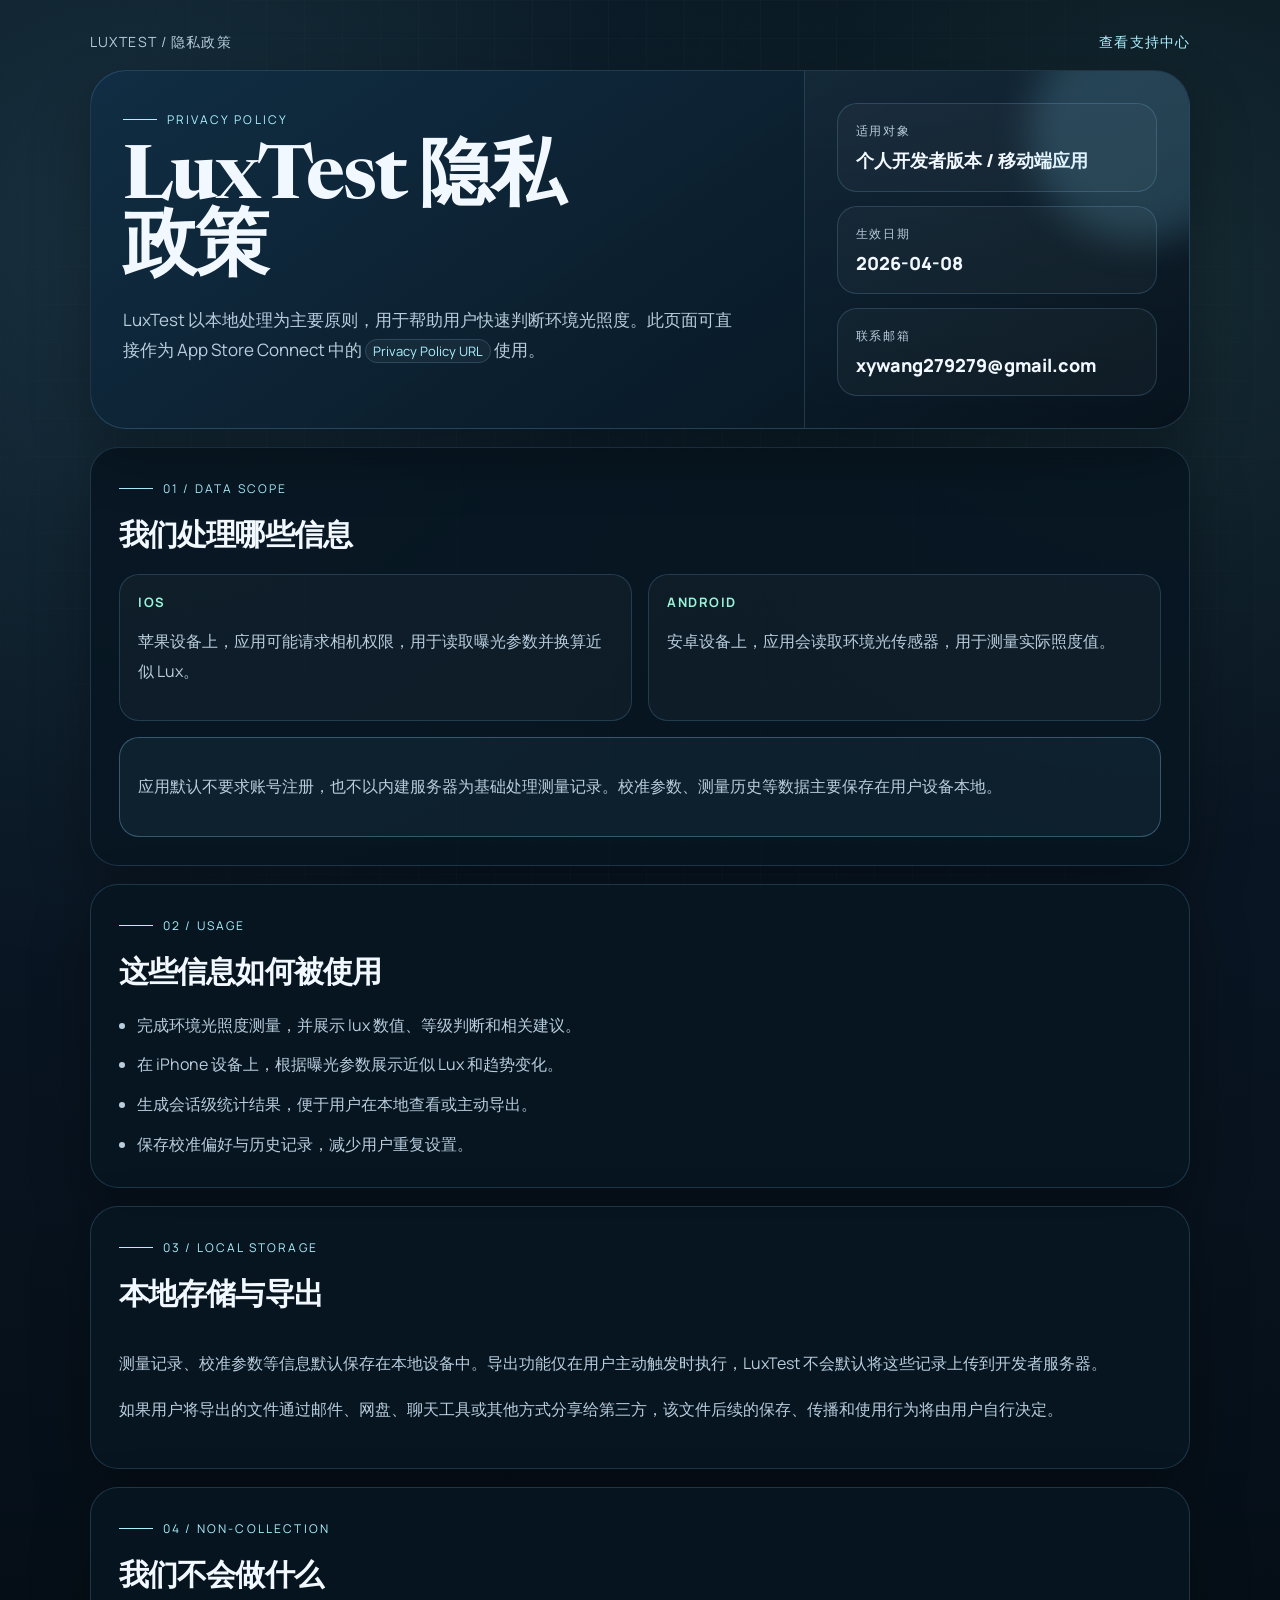
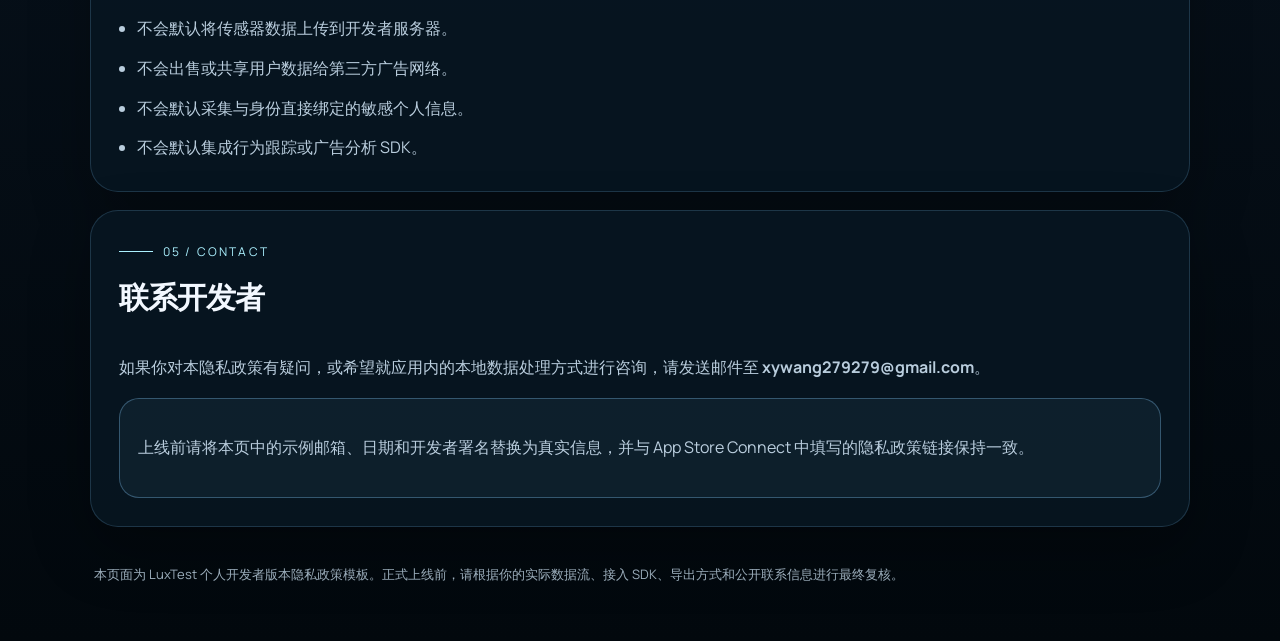
==== privacy-policy.html @ 7b55ce36 "init" ====
<!DOCTYPE html>
<html lang="zh-CN">
  <head>
    <meta charset="UTF-8" />
    <meta name="viewport" content="width=device-width, initial-scale=1.0" />
    <title>LuxTest 隐私政策</title>
    <meta
      name="description"
      content="LuxTest 隐私政策模板，适用于个人开发者版本的环境光测量应用。"
    />
    <link rel="preconnect" href="https://fonts.googleapis.com" />
    <link rel="preconnect" href="https://fonts.gstatic.com" crossorigin />
    <link
      href="https://fonts.googleapis.com/css2?family=Manrope:wght@400;500;700;800&family=Newsreader:opsz,wght@6..72,500;6..72,700&display=swap"
      rel="stylesheet"
    />
    <style>
      :root {
        --bg: #04111b;
        --bg-soft: rgba(7, 22, 34, 0.88);
        --panel: rgba(11, 30, 44, 0.86);
        --line: rgba(136, 205, 255, 0.18);
        --line-strong: rgba(136, 205, 255, 0.32);
        --text: #f2f8ff;
        --text-soft: #b9cddd;
        --accent: #84dfff;
        --accent-soft: #abf1ff;
        --success: #9af4d7;
        --shadow: 0 24px 60px rgba(0, 0, 0, 0.3);
        --radius: 28px;
      }

      * {
        box-sizing: border-box;
      }

      body {
        margin: 0;
        font-family: "Manrope", sans-serif;
        color: var(--text);
        background:
          radial-gradient(circle at 10% 10%, rgba(132, 223, 255, 0.14), transparent 32%),
          radial-gradient(circle at 90% 12%, rgba(154, 244, 215, 0.1), transparent 26%),
          linear-gradient(180deg, #06131e 0%, #091522 42%, #02080d 100%);
      }

      body::before {
        content: "";
        position: fixed;
        inset: 0;
        background:
          linear-gradient(rgba(255, 255, 255, 0.02) 1px, transparent 1px),
          linear-gradient(90deg, rgba(255, 255, 255, 0.02) 1px, transparent 1px);
        background-size: 38px 38px;
        mask-image: radial-gradient(circle at center, black 56%, transparent 100%);
        pointer-events: none;
      }

      .shell {
        position: relative;
        width: min(1100px, calc(100% - 32px));
        margin: 0 auto;
        padding: 32px 0 56px;
      }

      .topbar {
        display: flex;
        justify-content: space-between;
        align-items: center;
        gap: 16px;
        margin-bottom: 18px;
        color: var(--text-soft);
        font-size: 14px;
        letter-spacing: 0.08em;
        text-transform: uppercase;
      }

      .topbar a {
        color: var(--accent-soft);
        text-decoration: none;
      }

      .hero {
        overflow: hidden;
        position: relative;
        border: 1px solid var(--line);
        border-radius: calc(var(--radius) + 8px);
        background:
          linear-gradient(145deg, rgba(17, 48, 71, 0.9), rgba(7, 18, 28, 0.98)),
          var(--panel);
        box-shadow: var(--shadow);
      }

      .hero::after {
        content: "";
        position: absolute;
        width: 220px;
        height: 220px;
        right: -60px;
        top: -50px;
        border-radius: 999px;
        background: rgba(132, 223, 255, 0.18);
        filter: blur(18px);
      }

      .hero-inner {
        display: grid;
        grid-template-columns: minmax(0, 1.3fr) minmax(280px, 0.7fr);
      }

      .hero-copy,
      .hero-meta {
        padding: 32px;
      }

      .hero-copy {
        border-right: 1px solid var(--line);
      }

      .eyebrow {
        display: inline-flex;
        align-items: center;
        gap: 10px;
        margin-bottom: 18px;
        color: var(--accent-soft);
        font-size: 12px;
        letter-spacing: 0.18em;
        text-transform: uppercase;
      }

      .eyebrow::before {
        content: "";
        width: 34px;
        height: 1px;
        background: currentColor;
      }

      h1,
      h2,
      h3 {
        margin: 0;
        font-family: "Newsreader", serif;
        letter-spacing: -0.03em;
      }

      h1 {
        max-width: 9ch;
        font-size: clamp(40px, 6.6vw, 74px);
        line-height: 0.95;
      }

      .lead {
        max-width: 620px;
        margin: 18px 0 0;
        color: var(--text-soft);
        font-size: 17px;
        line-height: 1.8;
      }

      .hero-meta {
        display: grid;
        gap: 14px;
        align-content: center;
        background: linear-gradient(180deg, rgba(255, 255, 255, 0.03), transparent);
      }

      .meta-item {
        padding: 18px;
        border: 1px solid var(--line);
        border-radius: 20px;
        background: rgba(255, 255, 255, 0.03);
      }

      .meta-label {
        margin-bottom: 8px;
        color: var(--text-soft);
        font-size: 12px;
        letter-spacing: 0.14em;
        text-transform: uppercase;
      }

      .meta-value {
        font-size: 18px;
        font-weight: 800;
      }

      .sections {
        display: grid;
        gap: 18px;
        margin-top: 18px;
      }

      .section {
        border: 1px solid var(--line);
        border-radius: var(--radius);
        background: var(--bg-soft);
        box-shadow: var(--shadow);
      }

      .section-header {
        padding: 24px 28px 0;
      }

      .section-body {
        padding: 18px 28px 28px;
      }

      h2 {
        font-size: 30px;
      }

      h3 {
        margin-bottom: 12px;
        font-size: 24px;
      }

      p,
      li {
        color: var(--text-soft);
        line-height: 1.85;
      }

      ul {
        margin: 0;
        padding-left: 18px;
      }

      li + li {
        margin-top: 10px;
      }

      .grid {
        display: grid;
        grid-template-columns: repeat(2, minmax(0, 1fr));
        gap: 16px;
      }

      .mini-card {
        padding: 18px;
        border: 1px solid var(--line);
        border-radius: 20px;
        background: rgba(255, 255, 255, 0.03);
      }

      .mini-card strong {
        display: block;
        margin-bottom: 8px;
        color: var(--success);
        font-size: 13px;
        letter-spacing: 0.12em;
        text-transform: uppercase;
      }

      .note {
        margin-top: 16px;
        padding: 18px;
        border: 1px solid var(--line-strong);
        border-radius: 20px;
        background: rgba(132, 223, 255, 0.06);
      }

      code {
        padding: 2px 7px;
        border: 1px solid var(--line);
        border-radius: 999px;
        background: rgba(255, 255, 255, 0.04);
        color: var(--accent-soft);
        font-family: inherit;
        font-size: 13px;
      }

      footer {
        margin-top: 18px;
        padding: 18px 4px 0;
        color: rgba(185, 205, 221, 0.84);
        font-size: 13px;
        line-height: 1.7;
      }

      @media (max-width: 900px) {
        .hero-inner,
        .grid {
          grid-template-columns: 1fr;
        }

        .hero-copy {
          border-right: 0;
          border-bottom: 1px solid var(--line);
        }
      }

      @media (max-width: 640px) {
        .shell {
          width: min(100% - 20px, 1100px);
          padding-top: 18px;
          padding-bottom: 32px;
        }

        .hero-copy,
        .hero-meta,
        .section-header,
        .section-body {
          padding-left: 20px;
          padding-right: 20px;
        }

        h1 {
          font-size: 40px;
        }

        h2 {
          font-size: 24px;
        }
      }
    </style>
  </head>
  <body>
    <main class="shell">
      <div class="topbar">
        <span>LuxTest / 隐私政策</span>
        <a href="./support.html">查看支持中心</a>
      </div>

      <section class="hero">
        <div class="hero-inner">
          <div class="hero-copy">
            <span class="eyebrow">Privacy Policy</span>
            <h1>LuxTest 隐私政策</h1>
            <p class="lead">
              LuxTest 以本地处理为主要原则，用于帮助用户快速判断环境光照度。此页面可直接作为 App Store
              Connect 中的 <code>Privacy Policy URL</code> 使用。
            </p>
          </div>
          <aside class="hero-meta">
            <div class="meta-item">
              <div class="meta-label">适用对象</div>
              <div class="meta-value">个人开发者版本 / 移动端应用</div>
            </div>
            <div class="meta-item">
              <div class="meta-label">生效日期</div>
              <div class="meta-value">2026-04-08</div>
            </div>
            <div class="meta-item">
              <div class="meta-label">联系邮箱</div>
              <div class="meta-value">xywang279279@gmail.com</div>
            </div>
          </aside>
        </div>
      </section>

      <section class="sections">
        <article class="section">
          <div class="section-header">
            <span class="eyebrow">01 / Data Scope</span>
            <h2>我们处理哪些信息</h2>
          </div>
          <div class="section-body">
            <div class="grid">
              <div class="mini-card">
                <strong>iOS</strong>
                <p>苹果设备上，应用可能请求相机权限，用于读取曝光参数并换算近似 Lux。</p>
              </div>
              <div class="mini-card">
                <strong>Android</strong>
                <p>安卓设备上，应用会读取环境光传感器，用于测量实际照度值。</p>
              </div>
            </div>
            <div class="note">
              <p>
                应用默认不要求账号注册，也不以内建服务器为基础处理测量记录。校准参数、测量历史等数据主要保存在用户设备本地。
              </p>
            </div>
          </div>
        </article>

        <article class="section">
          <div class="section-header">
            <span class="eyebrow">02 / Usage</span>
            <h2>这些信息如何被使用</h2>
          </div>
          <div class="section-body">
            <ul>
              <li>完成环境光照度测量，并展示 lux 数值、等级判断和相关建议。</li>
              <li>在 iPhone 设备上，根据曝光参数展示近似 Lux 和趋势变化。</li>
              <li>生成会话级统计结果，便于用户在本地查看或主动导出。</li>
              <li>保存校准偏好与历史记录，减少用户重复设置。</li>
            </ul>
          </div>
        </article>

        <article class="section">
          <div class="section-header">
            <span class="eyebrow">03 / Local Storage</span>
            <h2>本地存储与导出</h2>
          </div>
          <div class="section-body">
            <p>
              测量记录、校准参数等信息默认保存在本地设备中。导出功能仅在用户主动触发时执行，LuxTest
              不会默认将这些记录上传到开发者服务器。
            </p>
            <p>
              如果用户将导出的文件通过邮件、网盘、聊天工具或其他方式分享给第三方，该文件后续的保存、传播和使用行为将由用户自行决定。
            </p>
          </div>
        </article>

        <article class="section">
          <div class="section-header">
            <span class="eyebrow">04 / Non-Collection</span>
            <h2>我们不会做什么</h2>
          </div>
          <div class="section-body">
            <ul>
              <li>不会默认将传感器数据上传到开发者服务器。</li>
              <li>不会出售或共享用户数据给第三方广告网络。</li>
              <li>不会默认采集与身份直接绑定的敏感个人信息。</li>
              <li>不会默认集成行为跟踪或广告分析 SDK。</li>
            </ul>
          </div>
        </article>

        <article class="section">
          <div class="section-header">
            <span class="eyebrow">05 / Contact</span>
            <h2>联系开发者</h2>
          </div>
          <div class="section-body">
            <p>
              如果你对本隐私政策有疑问，或希望就应用内的本地数据处理方式进行咨询，请发送邮件至
              <strong>xywang279279@gmail.com</strong>。
            </p>
            <div class="note">
              <p>
                上线前请将本页中的示例邮箱、日期和开发者署名替换为真实信息，并与 App Store Connect
                中填写的隐私政策链接保持一致。
              </p>
            </div>
          </div>
        </article>
      </section>

      <footer>
        本页面为 LuxTest 个人开发者版本隐私政策模板。正式上线前，请根据你的实际数据流、接入 SDK、导出方式和公开联系信息进行最终复核。
      </footer>
    </main>
  </body>
</html>
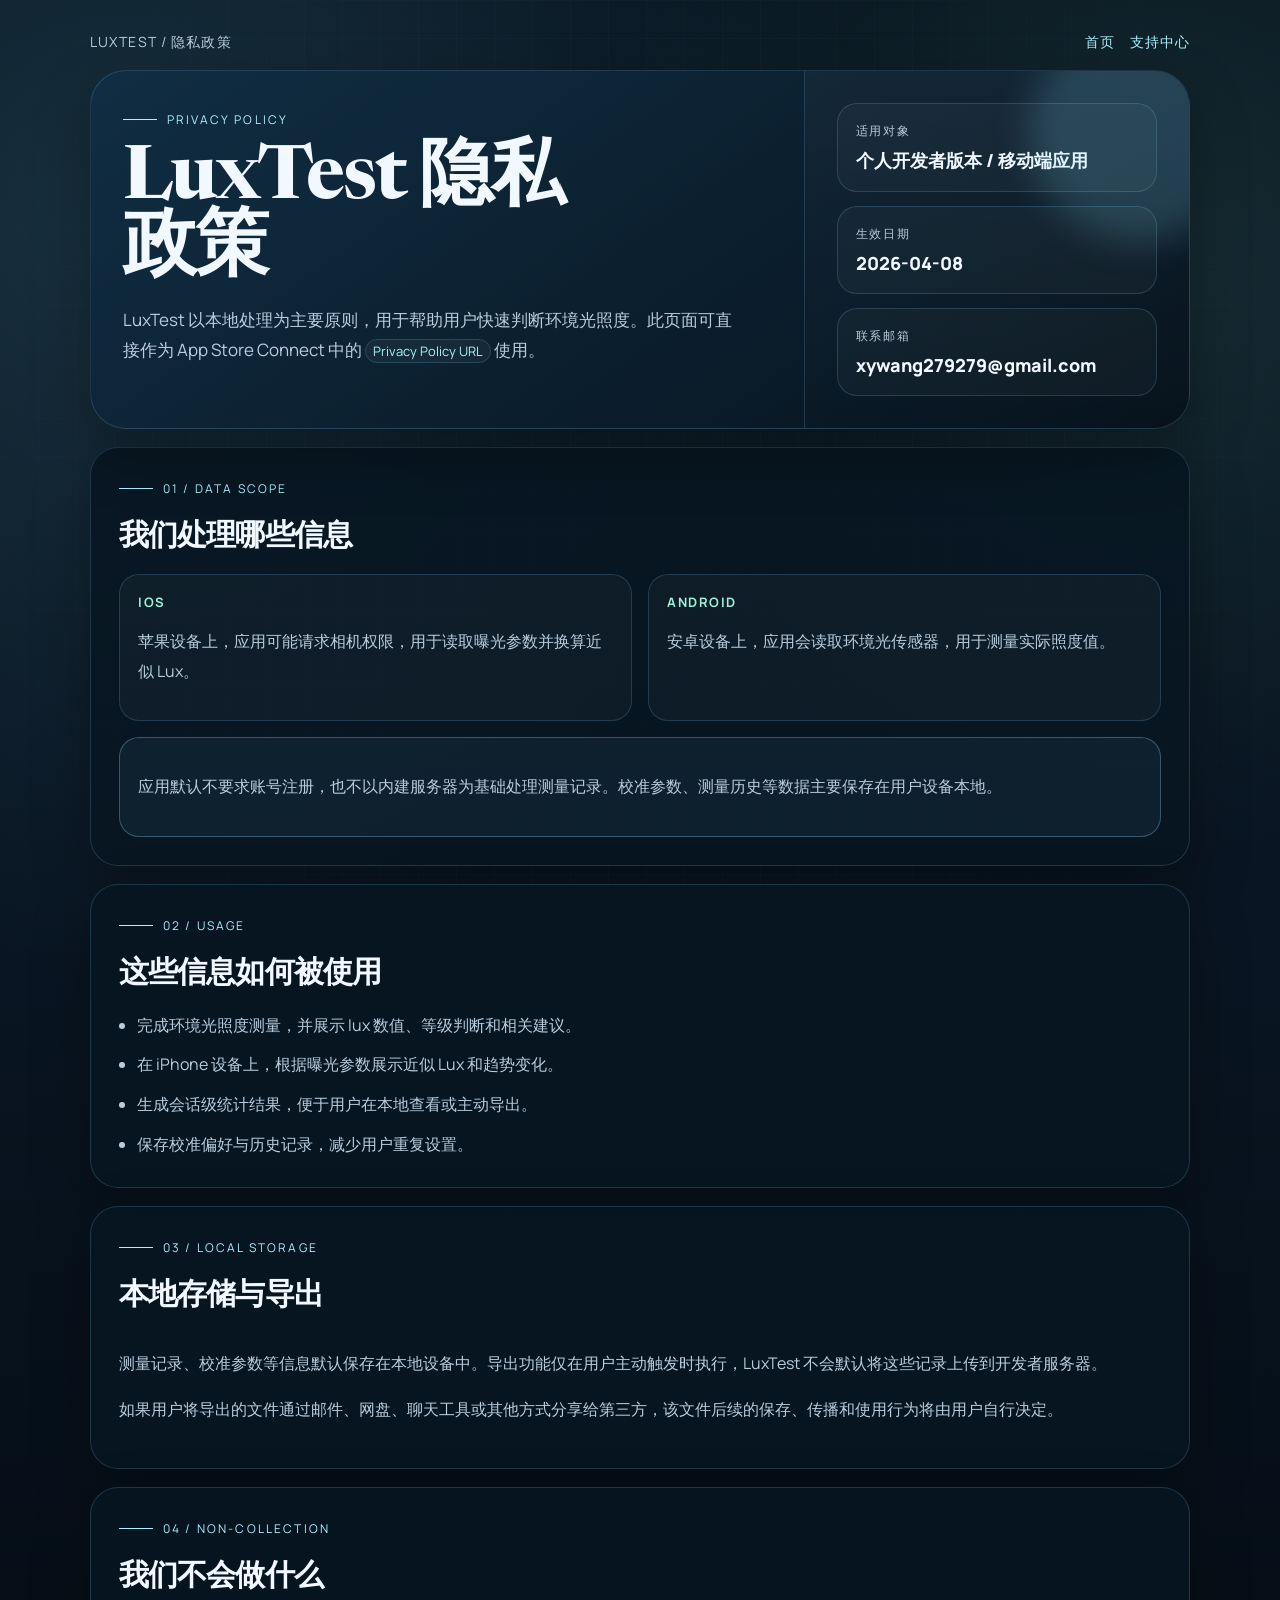
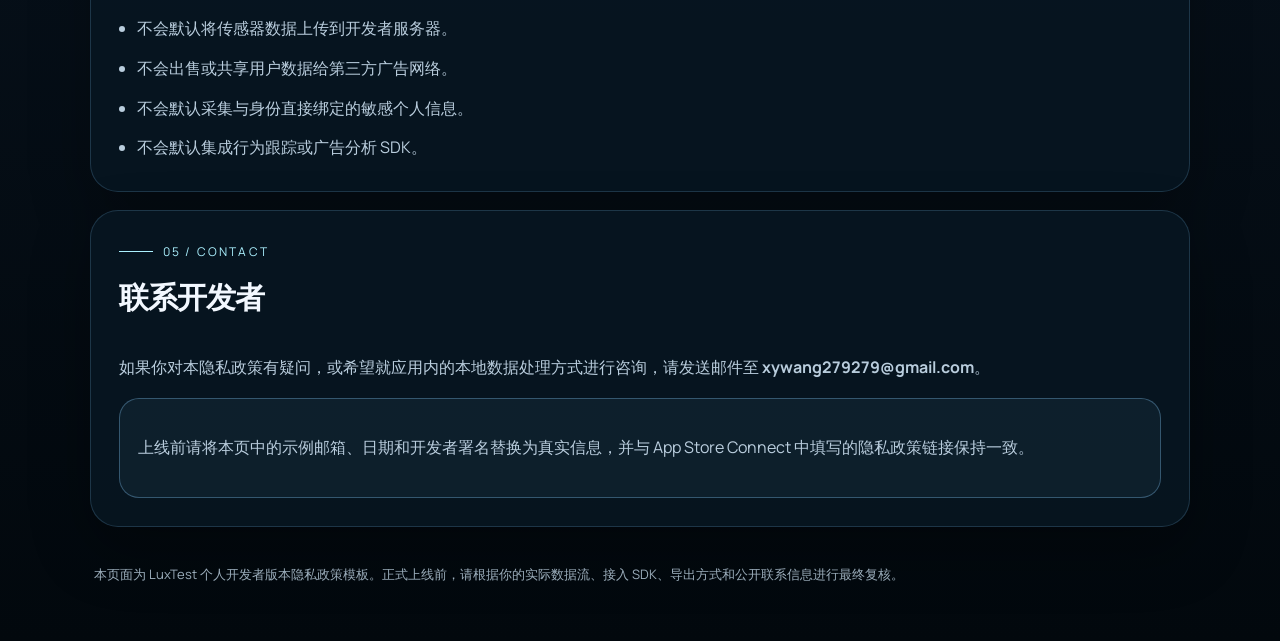
==== commit 4d80303c: "change file" ====
--- a/privacy-policy.html
+++ b/privacy-policy.html
@@ -80,6 +80,12 @@
         text-decoration: none;
       }
 
+      .topnav {
+        display: flex;
+        flex-wrap: wrap;
+        gap: 14px;
+      }
+
       .hero {
         overflow: hidden;
         position: relative;
@@ -318,7 +324,10 @@
     <main class="shell">
       <div class="topbar">
         <span>LuxTest / 隐私政策</span>
-        <a href="./support.html">查看支持中心</a>
+        <div class="topnav">
+          <a href="./index.html">首页</a>
+          <a href="./support.html">支持中心</a>
+        </div>
       </div>
 
       <section class="hero">
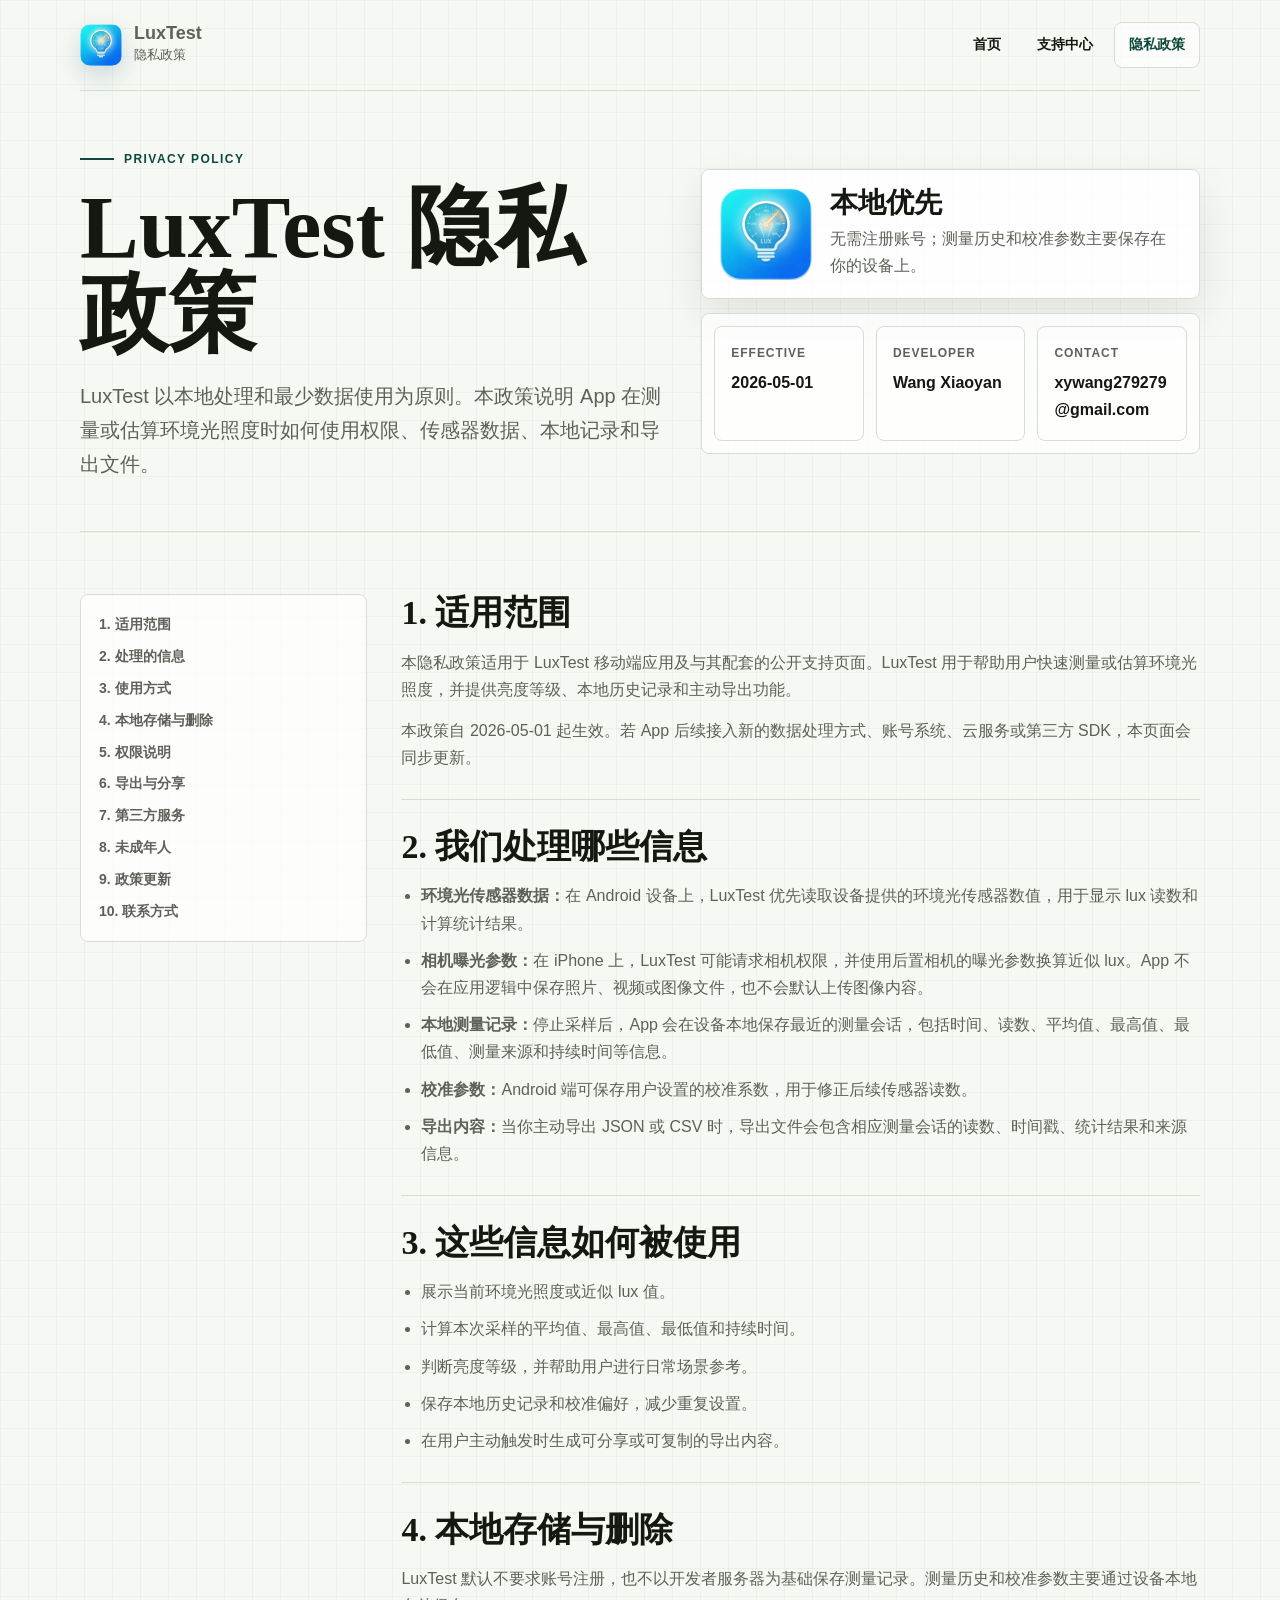
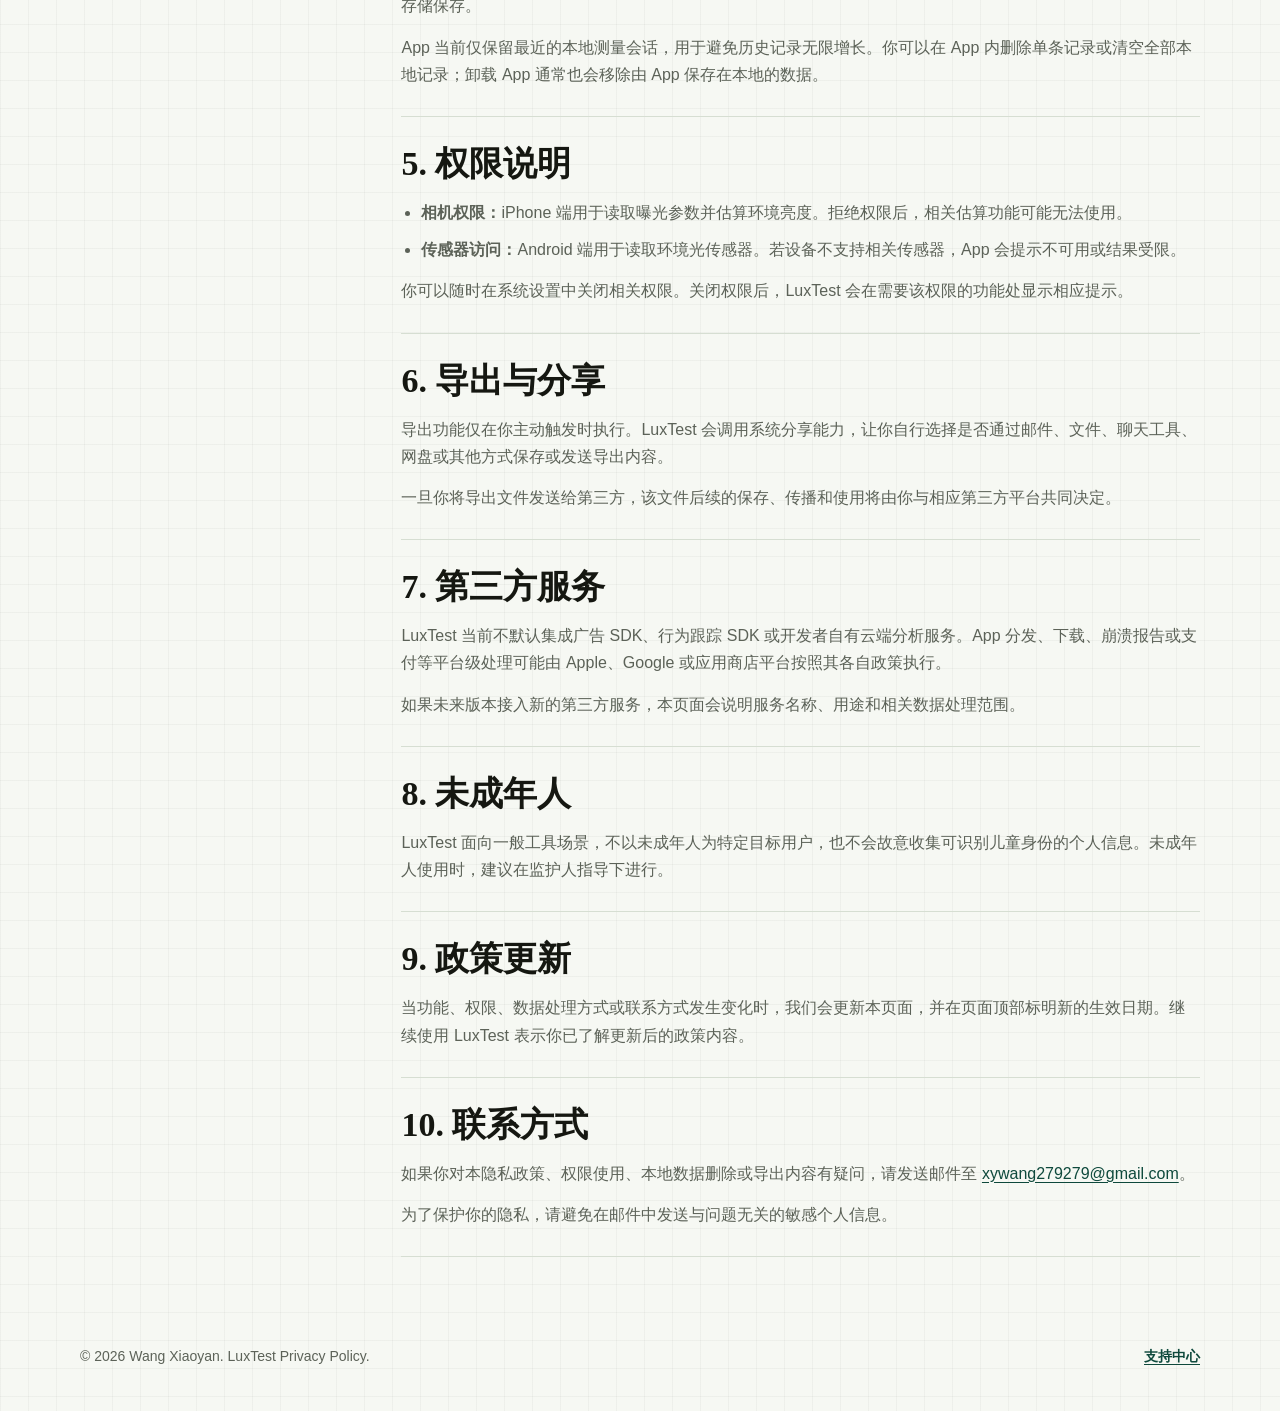
==== commit dbb6c1a7: "update 1.0.2" ====
--- a/privacy-policy.html
+++ b/privacy-policy.html
@@ -2,455 +2,235 @@
 <html lang="zh-CN">
   <head>
     <meta charset="UTF-8" />
-    <meta name="viewport" content="width=device-width, initial-scale=1.0" />
+    <meta name="viewport" content="width=device-width, initial-scale=1" />
     <title>LuxTest 隐私政策</title>
     <meta
       name="description"
-      content="LuxTest 隐私政策模板，适用于个人开发者版本的环境光测量应用。"
-    />
-    <link rel="preconnect" href="https://fonts.googleapis.com" />
-    <link rel="preconnect" href="https://fonts.gstatic.com" crossorigin />
+      content="LuxTest 隐私政策，说明环境光传感器、相机曝光参数、本地测量记录、主动导出、权限使用和联系方式。"
+    />
+    <meta name="robots" content="index, follow" />
+    <meta name="theme-color" content="#f6f8f3" />
     <link
-      href="https://fonts.googleapis.com/css2?family=Manrope:wght@400;500;700;800&family=Newsreader:opsz,wght@6..72,500;6..72,700&display=swap"
-      rel="stylesheet"
-    />
-    <style>
-      :root {
-        --bg: #04111b;
-        --bg-soft: rgba(7, 22, 34, 0.88);
-        --panel: rgba(11, 30, 44, 0.86);
-        --line: rgba(136, 205, 255, 0.18);
-        --line-strong: rgba(136, 205, 255, 0.32);
-        --text: #f2f8ff;
-        --text-soft: #b9cddd;
-        --accent: #84dfff;
-        --accent-soft: #abf1ff;
-        --success: #9af4d7;
-        --shadow: 0 24px 60px rgba(0, 0, 0, 0.3);
-        --radius: 28px;
-      }
-
-      * {
-        box-sizing: border-box;
-      }
-
-      body {
-        margin: 0;
-        font-family: "Manrope", sans-serif;
-        color: var(--text);
-        background:
-          radial-gradient(circle at 10% 10%, rgba(132, 223, 255, 0.14), transparent 32%),
-          radial-gradient(circle at 90% 12%, rgba(154, 244, 215, 0.1), transparent 26%),
-          linear-gradient(180deg, #06131e 0%, #091522 42%, #02080d 100%);
-      }
-
-      body::before {
-        content: "";
-        position: fixed;
-        inset: 0;
-        background:
-          linear-gradient(rgba(255, 255, 255, 0.02) 1px, transparent 1px),
-          linear-gradient(90deg, rgba(255, 255, 255, 0.02) 1px, transparent 1px);
-        background-size: 38px 38px;
-        mask-image: radial-gradient(circle at center, black 56%, transparent 100%);
-        pointer-events: none;
-      }
-
-      .shell {
-        position: relative;
-        width: min(1100px, calc(100% - 32px));
-        margin: 0 auto;
-        padding: 32px 0 56px;
-      }
-
-      .topbar {
-        display: flex;
-        justify-content: space-between;
-        align-items: center;
-        gap: 16px;
-        margin-bottom: 18px;
-        color: var(--text-soft);
-        font-size: 14px;
-        letter-spacing: 0.08em;
-        text-transform: uppercase;
-      }
-
-      .topbar a {
-        color: var(--accent-soft);
-        text-decoration: none;
-      }
-
-      .topnav {
-        display: flex;
-        flex-wrap: wrap;
-        gap: 14px;
-      }
-
-      .hero {
-        overflow: hidden;
-        position: relative;
-        border: 1px solid var(--line);
-        border-radius: calc(var(--radius) + 8px);
-        background:
-          linear-gradient(145deg, rgba(17, 48, 71, 0.9), rgba(7, 18, 28, 0.98)),
-          var(--panel);
-        box-shadow: var(--shadow);
-      }
-
-      .hero::after {
-        content: "";
-        position: absolute;
-        width: 220px;
-        height: 220px;
-        right: -60px;
-        top: -50px;
-        border-radius: 999px;
-        background: rgba(132, 223, 255, 0.18);
-        filter: blur(18px);
-      }
-
-      .hero-inner {
-        display: grid;
-        grid-template-columns: minmax(0, 1.3fr) minmax(280px, 0.7fr);
-      }
-
-      .hero-copy,
-      .hero-meta {
-        padding: 32px;
-      }
-
-      .hero-copy {
-        border-right: 1px solid var(--line);
-      }
-
-      .eyebrow {
-        display: inline-flex;
-        align-items: center;
-        gap: 10px;
-        margin-bottom: 18px;
-        color: var(--accent-soft);
-        font-size: 12px;
-        letter-spacing: 0.18em;
-        text-transform: uppercase;
-      }
-
-      .eyebrow::before {
-        content: "";
-        width: 34px;
-        height: 1px;
-        background: currentColor;
-      }
-
-      h1,
-      h2,
-      h3 {
-        margin: 0;
-        font-family: "Newsreader", serif;
-        letter-spacing: -0.03em;
-      }
-
-      h1 {
-        max-width: 9ch;
-        font-size: clamp(40px, 6.6vw, 74px);
-        line-height: 0.95;
-      }
-
-      .lead {
-        max-width: 620px;
-        margin: 18px 0 0;
-        color: var(--text-soft);
-        font-size: 17px;
-        line-height: 1.8;
-      }
-
-      .hero-meta {
-        display: grid;
-        gap: 14px;
-        align-content: center;
-        background: linear-gradient(180deg, rgba(255, 255, 255, 0.03), transparent);
-      }
-
-      .meta-item {
-        padding: 18px;
-        border: 1px solid var(--line);
-        border-radius: 20px;
-        background: rgba(255, 255, 255, 0.03);
-      }
-
-      .meta-label {
-        margin-bottom: 8px;
-        color: var(--text-soft);
-        font-size: 12px;
-        letter-spacing: 0.14em;
-        text-transform: uppercase;
-      }
-
-      .meta-value {
-        font-size: 18px;
-        font-weight: 800;
-      }
-
-      .sections {
-        display: grid;
-        gap: 18px;
-        margin-top: 18px;
-      }
-
-      .section {
-        border: 1px solid var(--line);
-        border-radius: var(--radius);
-        background: var(--bg-soft);
-        box-shadow: var(--shadow);
-      }
-
-      .section-header {
-        padding: 24px 28px 0;
-      }
-
-      .section-body {
-        padding: 18px 28px 28px;
-      }
-
-      h2 {
-        font-size: 30px;
-      }
-
-      h3 {
-        margin-bottom: 12px;
-        font-size: 24px;
-      }
-
-      p,
-      li {
-        color: var(--text-soft);
-        line-height: 1.85;
-      }
-
-      ul {
-        margin: 0;
-        padding-left: 18px;
-      }
-
-      li + li {
-        margin-top: 10px;
-      }
-
-      .grid {
-        display: grid;
-        grid-template-columns: repeat(2, minmax(0, 1fr));
-        gap: 16px;
-      }
-
-      .mini-card {
-        padding: 18px;
-        border: 1px solid var(--line);
-        border-radius: 20px;
-        background: rgba(255, 255, 255, 0.03);
-      }
-
-      .mini-card strong {
-        display: block;
-        margin-bottom: 8px;
-        color: var(--success);
-        font-size: 13px;
-        letter-spacing: 0.12em;
-        text-transform: uppercase;
-      }
-
-      .note {
-        margin-top: 16px;
-        padding: 18px;
-        border: 1px solid var(--line-strong);
-        border-radius: 20px;
-        background: rgba(132, 223, 255, 0.06);
-      }
-
-      code {
-        padding: 2px 7px;
-        border: 1px solid var(--line);
-        border-radius: 999px;
-        background: rgba(255, 255, 255, 0.04);
-        color: var(--accent-soft);
-        font-family: inherit;
-        font-size: 13px;
-      }
-
-      footer {
-        margin-top: 18px;
-        padding: 18px 4px 0;
-        color: rgba(185, 205, 221, 0.84);
-        font-size: 13px;
-        line-height: 1.7;
-      }
-
-      @media (max-width: 900px) {
-        .hero-inner,
-        .grid {
-          grid-template-columns: 1fr;
-        }
-
-        .hero-copy {
-          border-right: 0;
-          border-bottom: 1px solid var(--line);
+      rel="canonical"
+      href="https://xywang279279-afk.github.io/luxTest-pages/privacy-policy.html"
+    />
+    <link rel="icon" href="./assets/favicon.png" type="image/png" />
+    <link rel="apple-touch-icon" href="./assets/apple-touch-icon.png" />
+    <link rel="stylesheet" href="./styles.css" />
+    <meta property="og:type" content="website" />
+    <meta property="og:site_name" content="LuxTest" />
+    <meta property="og:title" content="LuxTest 隐私政策" />
+    <meta
+      property="og:description"
+      content="了解 LuxTest 如何处理传感器数据、相机曝光参数、本地历史记录和主动导出。"
+    />
+    <meta
+      property="og:url"
+      content="https://xywang279279-afk.github.io/luxTest-pages/privacy-policy.html"
+    />
+    <meta
+      property="og:image"
+      content="https://xywang279279-afk.github.io/luxTest-pages/assets/app-icon.png"
+    />
+    <script type="application/ld+json">
+      {
+        "@context": "https://schema.org",
+        "@type": "WebPage",
+        "name": "LuxTest 隐私政策",
+        "url": "https://xywang279279-afk.github.io/luxTest-pages/privacy-policy.html",
+        "dateModified": "2026-05-01",
+        "isPartOf": {
+          "@type": "WebSite",
+          "name": "LuxTest"
         }
       }
-
-      @media (max-width: 640px) {
-        .shell {
-          width: min(100% - 20px, 1100px);
-          padding-top: 18px;
-          padding-bottom: 32px;
-        }
-
-        .hero-copy,
-        .hero-meta,
-        .section-header,
-        .section-body {
-          padding-left: 20px;
-          padding-right: 20px;
-        }
-
-        h1 {
-          font-size: 40px;
-        }
-
-        h2 {
-          font-size: 24px;
-        }
-      }
-    </style>
+    </script>
   </head>
   <body>
-    <main class="shell">
-      <div class="topbar">
-        <span>LuxTest / 隐私政策</span>
-        <div class="topnav">
-          <a href="./index.html">首页</a>
-          <a href="./support.html">支持中心</a>
+    <a class="skip-link" href="#main-content">跳到主要内容</a>
+
+    <header class="site-header" aria-label="站点导航">
+      <a class="brand" href="./index.html" aria-label="LuxTest 首页">
+        <img src="./assets/app-icon.png" alt="" width="42" height="42" />
+        <span><strong>LuxTest</strong>隐私政策</span>
+      </a>
+      <nav class="site-nav" aria-label="主要页面">
+        <a href="./index.html">首页</a>
+        <a href="./support.html">支持中心</a>
+        <a href="./privacy-policy.html" aria-current="page">隐私政策</a>
+      </nav>
+    </header>
+
+    <main id="main-content" class="site-main policy-page">
+      <section class="hero compact" aria-labelledby="privacy-title">
+        <div>
+          <span class="eyebrow">Privacy Policy</span>
+          <h1 id="privacy-title">LuxTest 隐私政策</h1>
+          <p class="lead">
+            LuxTest 以本地处理和最少数据使用为原则。本政策说明 App 在测量或估算环境光照度时如何使用权限、传感器数据、本地记录和导出文件。
+          </p>
         </div>
-      </div>
-
-      <section class="hero">
-        <div class="hero-inner">
-          <div class="hero-copy">
-            <span class="eyebrow">Privacy Policy</span>
-            <h1>LuxTest 隐私政策</h1>
-            <p class="lead">
-              LuxTest 以本地处理为主要原则，用于帮助用户快速判断环境光照度。此页面可直接作为 App Store
-              Connect 中的 <code>Privacy Policy URL</code> 使用。
-            </p>
+
+        <aside class="hero-visual" aria-label="隐私摘要">
+          <div class="app-plate">
+            <img src="./assets/app-icon.png" alt="LuxTest App 图标" width="92" height="92" />
+            <div>
+              <strong>本地优先</strong>
+              <span>无需注册账号；测量历史和校准参数主要保存在你的设备上。</span>
+            </div>
           </div>
-          <aside class="hero-meta">
-            <div class="meta-item">
-              <div class="meta-label">适用对象</div>
-              <div class="meta-value">个人开发者版本 / 移动端应用</div>
-            </div>
-            <div class="meta-item">
-              <div class="meta-label">生效日期</div>
-              <div class="meta-value">2026-04-08</div>
-            </div>
-            <div class="meta-item">
-              <div class="meta-label">联系邮箱</div>
-              <div class="meta-value">xywang279279@gmail.com</div>
-            </div>
-          </aside>
+          <div class="policy-summary">
+            <div>
+              <span class="label">Effective</span>
+              <span class="value">2026-05-01</span>
+            </div>
+            <div>
+              <span class="label">Developer</span>
+              <span class="value">Wang Xiaoyan</span>
+            </div>
+            <div>
+              <span class="label">Contact</span>
+              <span class="value">xywang279279@gmail.com</span>
+            </div>
+          </div>
+        </aside>
+      </section>
+
+      <section class="section-band" aria-label="隐私政策正文">
+        <div class="policy-layout">
+          <nav class="toc" aria-label="隐私政策目录">
+            <a href="#overview">1. 适用范围</a>
+            <a href="#information">2. 处理的信息</a>
+            <a href="#use">3. 使用方式</a>
+            <a href="#storage">4. 本地存储与删除</a>
+            <a href="#permissions">5. 权限说明</a>
+            <a href="#sharing">6. 导出与分享</a>
+            <a href="#third-parties">7. 第三方服务</a>
+            <a href="#children">8. 未成年人</a>
+            <a href="#changes">9. 政策更新</a>
+            <a href="#contact">10. 联系方式</a>
+          </nav>
+
+          <div>
+            <section id="overview" class="policy-section">
+              <h2>1. 适用范围</h2>
+              <p>
+                本隐私政策适用于 LuxTest 移动端应用及与其配套的公开支持页面。LuxTest 用于帮助用户快速测量或估算环境光照度，并提供亮度等级、本地历史记录和主动导出功能。
+              </p>
+              <p>
+                本政策自 2026-05-01 起生效。若 App 后续接入新的数据处理方式、账号系统、云服务或第三方 SDK，本页面会同步更新。
+              </p>
+            </section>
+
+            <section id="information" class="policy-section">
+              <h2>2. 我们处理哪些信息</h2>
+              <ul>
+                <li>
+                  <strong>环境光传感器数据：</strong>在 Android 设备上，LuxTest 优先读取设备提供的环境光传感器数值，用于显示 lux 读数和计算统计结果。
+                </li>
+                <li>
+                  <strong>相机曝光参数：</strong>在 iPhone 上，LuxTest 可能请求相机权限，并使用后置相机的曝光参数换算近似 lux。App 不会在应用逻辑中保存照片、视频或图像文件，也不会默认上传图像内容。
+                </li>
+                <li>
+                  <strong>本地测量记录：</strong>停止采样后，App 会在设备本地保存最近的测量会话，包括时间、读数、平均值、最高值、最低值、测量来源和持续时间等信息。
+                </li>
+                <li>
+                  <strong>校准参数：</strong>Android 端可保存用户设置的校准系数，用于修正后续传感器读数。
+                </li>
+                <li>
+                  <strong>导出内容：</strong>当你主动导出 JSON 或 CSV 时，导出文件会包含相应测量会话的读数、时间戳、统计结果和来源信息。
+                </li>
+              </ul>
+            </section>
+
+            <section id="use" class="policy-section">
+              <h2>3. 这些信息如何被使用</h2>
+              <ul>
+                <li>展示当前环境光照度或近似 lux 值。</li>
+                <li>计算本次采样的平均值、最高值、最低值和持续时间。</li>
+                <li>判断亮度等级，并帮助用户进行日常场景参考。</li>
+                <li>保存本地历史记录和校准偏好，减少重复设置。</li>
+                <li>在用户主动触发时生成可分享或可复制的导出内容。</li>
+              </ul>
+            </section>
+
+            <section id="storage" class="policy-section">
+              <h2>4. 本地存储与删除</h2>
+              <p>
+                LuxTest 默认不要求账号注册，也不以开发者服务器为基础保存测量记录。测量历史和校准参数主要通过设备本地存储保存。
+              </p>
+              <p>
+                App 当前仅保留最近的本地测量会话，用于避免历史记录无限增长。你可以在 App 内删除单条记录或清空全部本地记录；卸载 App 通常也会移除由 App 保存在本地的数据。
+              </p>
+            </section>
+
+            <section id="permissions" class="policy-section">
+              <h2>5. 权限说明</h2>
+              <ul>
+                <li>
+                  <strong>相机权限：</strong>iPhone 端用于读取曝光参数并估算环境亮度。拒绝权限后，相关估算功能可能无法使用。
+                </li>
+                <li>
+                  <strong>传感器访问：</strong>Android 端用于读取环境光传感器。若设备不支持相关传感器，App 会提示不可用或结果受限。
+                </li>
+              </ul>
+              <p>
+                你可以随时在系统设置中关闭相关权限。关闭权限后，LuxTest 会在需要该权限的功能处显示相应提示。
+              </p>
+            </section>
+
+            <section id="sharing" class="policy-section">
+              <h2>6. 导出与分享</h2>
+              <p>
+                导出功能仅在你主动触发时执行。LuxTest 会调用系统分享能力，让你自行选择是否通过邮件、文件、聊天工具、网盘或其他方式保存或发送导出内容。
+              </p>
+              <p>
+                一旦你将导出文件发送给第三方，该文件后续的保存、传播和使用将由你与相应第三方平台共同决定。
+              </p>
+            </section>
+
+            <section id="third-parties" class="policy-section">
+              <h2>7. 第三方服务</h2>
+              <p>
+                LuxTest 当前不默认集成广告 SDK、行为跟踪 SDK 或开发者自有云端分析服务。App 分发、下载、崩溃报告或支付等平台级处理可能由 Apple、Google 或应用商店平台按照其各自政策执行。
+              </p>
+              <p>
+                如果未来版本接入新的第三方服务，本页面会说明服务名称、用途和相关数据处理范围。
+              </p>
+            </section>
+
+            <section id="children" class="policy-section">
+              <h2>8. 未成年人</h2>
+              <p>
+                LuxTest 面向一般工具场景，不以未成年人为特定目标用户，也不会故意收集可识别儿童身份的个人信息。未成年人使用时，建议在监护人指导下进行。
+              </p>
+            </section>
+
+            <section id="changes" class="policy-section">
+              <h2>9. 政策更新</h2>
+              <p>
+                当功能、权限、数据处理方式或联系方式发生变化时，我们会更新本页面，并在页面顶部标明新的生效日期。继续使用 LuxTest 表示你已了解更新后的政策内容。
+              </p>
+            </section>
+
+            <section id="contact" class="policy-section">
+              <h2>10. 联系方式</h2>
+              <p>
+                如果你对本隐私政策、权限使用、本地数据删除或导出内容有疑问，请发送邮件至
+                <a href="mailto:xywang279279@gmail.com?subject=LuxTest%20Privacy">xywang279279@gmail.com</a>。
+              </p>
+              <p>
+                为了保护你的隐私，请避免在邮件中发送与问题无关的敏感个人信息。
+              </p>
+            </section>
+          </div>
         </div>
       </section>
-
-      <section class="sections">
-        <article class="section">
-          <div class="section-header">
-            <span class="eyebrow">01 / Data Scope</span>
-            <h2>我们处理哪些信息</h2>
-          </div>
-          <div class="section-body">
-            <div class="grid">
-              <div class="mini-card">
-                <strong>iOS</strong>
-                <p>苹果设备上，应用可能请求相机权限，用于读取曝光参数并换算近似 Lux。</p>
-              </div>
-              <div class="mini-card">
-                <strong>Android</strong>
-                <p>安卓设备上，应用会读取环境光传感器，用于测量实际照度值。</p>
-              </div>
-            </div>
-            <div class="note">
-              <p>
-                应用默认不要求账号注册，也不以内建服务器为基础处理测量记录。校准参数、测量历史等数据主要保存在用户设备本地。
-              </p>
-            </div>
-          </div>
-        </article>
-
-        <article class="section">
-          <div class="section-header">
-            <span class="eyebrow">02 / Usage</span>
-            <h2>这些信息如何被使用</h2>
-          </div>
-          <div class="section-body">
-            <ul>
-              <li>完成环境光照度测量，并展示 lux 数值、等级判断和相关建议。</li>
-              <li>在 iPhone 设备上，根据曝光参数展示近似 Lux 和趋势变化。</li>
-              <li>生成会话级统计结果，便于用户在本地查看或主动导出。</li>
-              <li>保存校准偏好与历史记录，减少用户重复设置。</li>
-            </ul>
-          </div>
-        </article>
-
-        <article class="section">
-          <div class="section-header">
-            <span class="eyebrow">03 / Local Storage</span>
-            <h2>本地存储与导出</h2>
-          </div>
-          <div class="section-body">
-            <p>
-              测量记录、校准参数等信息默认保存在本地设备中。导出功能仅在用户主动触发时执行，LuxTest
-              不会默认将这些记录上传到开发者服务器。
-            </p>
-            <p>
-              如果用户将导出的文件通过邮件、网盘、聊天工具或其他方式分享给第三方，该文件后续的保存、传播和使用行为将由用户自行决定。
-            </p>
-          </div>
-        </article>
-
-        <article class="section">
-          <div class="section-header">
-            <span class="eyebrow">04 / Non-Collection</span>
-            <h2>我们不会做什么</h2>
-          </div>
-          <div class="section-body">
-            <ul>
-              <li>不会默认将传感器数据上传到开发者服务器。</li>
-              <li>不会出售或共享用户数据给第三方广告网络。</li>
-              <li>不会默认采集与身份直接绑定的敏感个人信息。</li>
-              <li>不会默认集成行为跟踪或广告分析 SDK。</li>
-            </ul>
-          </div>
-        </article>
-
-        <article class="section">
-          <div class="section-header">
-            <span class="eyebrow">05 / Contact</span>
-            <h2>联系开发者</h2>
-          </div>
-          <div class="section-body">
-            <p>
-              如果你对本隐私政策有疑问，或希望就应用内的本地数据处理方式进行咨询，请发送邮件至
-              <strong>xywang279279@gmail.com</strong>。
-            </p>
-            <div class="note">
-              <p>
-                上线前请将本页中的示例邮箱、日期和开发者署名替换为真实信息，并与 App Store Connect
-                中填写的隐私政策链接保持一致。
-              </p>
-            </div>
-          </div>
-        </article>
-      </section>
-
-      <footer>
-        本页面为 LuxTest 个人开发者版本隐私政策模板。正式上线前，请根据你的实际数据流、接入 SDK、导出方式和公开联系信息进行最终复核。
-      </footer>
     </main>
+
+    <footer class="site-footer">
+      <span>© 2026 Wang Xiaoyan. LuxTest Privacy Policy.</span>
+      <span><a href="./support.html">支持中心</a></span>
+    </footer>
   </body>
 </html>
--- a/styles.css
+++ b/styles.css
@@ -0,0 +1,785 @@
+:root {
+  color-scheme: light;
+  --paper: #f6f8f3;
+  --paper-strong: #ffffff;
+  --paper-soft: #eef4ef;
+  --ink: #151711;
+  --ink-muted: #5c6258;
+  --line: #d6ded2;
+  --line-strong: #aebbaa;
+  --green: #14745d;
+  --green-dark: #0e493c;
+  --blue: #0f5872;
+  --amber: #b05f18;
+  --red: #b13d30;
+  --shadow: 0 18px 44px rgba(26, 34, 23, 0.09);
+  --radius: 8px;
+  --max-width: 1120px;
+}
+
+* {
+  box-sizing: border-box;
+}
+
+html {
+  scroll-behavior: smooth;
+}
+
+body {
+  margin: 0;
+  min-width: 320px;
+  color: var(--ink);
+  background:
+    linear-gradient(90deg, rgba(21, 23, 17, 0.035) 1px, transparent 1px),
+    linear-gradient(rgba(21, 23, 17, 0.035) 1px, transparent 1px),
+    var(--paper);
+  background-size: 28px 28px;
+  font-family:
+    "Avenir Next", "PingFang SC", "Hiragino Sans GB", "Microsoft YaHei",
+    sans-serif;
+  line-height: 1.7;
+  text-rendering: optimizeLegibility;
+}
+
+img,
+svg {
+  max-width: 100%;
+  display: block;
+}
+
+a {
+  color: var(--green-dark);
+  text-underline-offset: 0.18em;
+}
+
+a:hover {
+  color: var(--amber);
+}
+
+:focus-visible {
+  outline: 3px solid rgba(20, 116, 93, 0.35);
+  outline-offset: 3px;
+}
+
+.skip-link {
+  position: absolute;
+  left: 16px;
+  top: 12px;
+  z-index: 20;
+  transform: translateY(-140%);
+  padding: 10px 14px;
+  border: 1px solid var(--line-strong);
+  border-radius: var(--radius);
+  background: var(--paper-strong);
+  color: var(--ink);
+  font-weight: 700;
+  text-decoration: none;
+}
+
+.skip-link:focus {
+  transform: translateY(0);
+}
+
+.site-header,
+.site-main,
+.site-footer {
+  width: min(var(--max-width), calc(100% - 40px));
+  margin: 0 auto;
+}
+
+.site-header {
+  display: flex;
+  align-items: center;
+  justify-content: space-between;
+  gap: 24px;
+  padding: 22px 0;
+}
+
+.brand {
+  display: inline-flex;
+  align-items: center;
+  gap: 12px;
+  color: var(--ink);
+  text-decoration: none;
+}
+
+.brand img {
+  width: 42px;
+  height: 42px;
+  border-radius: 10px;
+  box-shadow: 0 10px 24px rgba(15, 88, 114, 0.18);
+}
+
+.brand span {
+  display: block;
+  font-size: 13px;
+  color: var(--ink-muted);
+}
+
+.brand strong {
+  display: block;
+  font-size: 18px;
+  line-height: 1.1;
+}
+
+.site-nav {
+  display: flex;
+  flex-wrap: wrap;
+  justify-content: flex-end;
+  gap: 6px;
+}
+
+.site-nav a,
+.button {
+  display: inline-flex;
+  align-items: center;
+  justify-content: center;
+  min-height: 42px;
+  padding: 10px 14px;
+  border: 1px solid transparent;
+  border-radius: var(--radius);
+  color: var(--ink);
+  font-size: 14px;
+  font-weight: 700;
+  text-decoration: none;
+  transition:
+    background-color 160ms ease,
+    border-color 160ms ease,
+    color 160ms ease,
+    transform 160ms ease;
+}
+
+.site-nav a:hover,
+.site-nav a[aria-current="page"] {
+  border-color: var(--line);
+  background: rgba(255, 255, 255, 0.7);
+  color: var(--green-dark);
+}
+
+.button {
+  border-color: var(--ink);
+  background: var(--ink);
+  color: #fff;
+  box-shadow: 0 10px 22px rgba(21, 23, 17, 0.12);
+}
+
+.button:hover {
+  transform: translateY(-1px);
+  background: var(--green-dark);
+  border-color: var(--green-dark);
+  color: #fff;
+}
+
+.button.secondary {
+  background: rgba(255, 255, 255, 0.72);
+  color: var(--ink);
+  border-color: var(--line-strong);
+  box-shadow: none;
+}
+
+.button.secondary:hover {
+  color: var(--green-dark);
+  border-color: var(--green);
+  background: #fff;
+}
+
+.hero {
+  display: grid;
+  grid-template-columns: minmax(0, 1.08fr) minmax(310px, 0.92fr);
+  gap: 36px;
+  align-items: center;
+  min-height: min(700px, calc(100vh - 88px));
+  padding: 54px 0 64px;
+  border-top: 1px solid var(--line);
+  border-bottom: 1px solid var(--line);
+}
+
+.hero.compact {
+  min-height: auto;
+  padding: 50px 0;
+}
+
+.eyebrow {
+  display: inline-flex;
+  align-items: center;
+  gap: 10px;
+  margin-bottom: 16px;
+  color: var(--green-dark);
+  font-size: 12px;
+  font-weight: 800;
+  letter-spacing: 0.12em;
+  text-transform: uppercase;
+}
+
+.eyebrow::before {
+  content: "";
+  width: 34px;
+  height: 2px;
+  background: currentColor;
+}
+
+h1,
+h2,
+h3 {
+  margin: 0;
+  font-family:
+    "Songti SC", "Noto Serif CJK SC", "STSong", Georgia, serif;
+  letter-spacing: 0;
+  color: var(--ink);
+}
+
+h1 {
+  max-width: 11ch;
+  font-size: clamp(46px, 8vw, 88px);
+  line-height: 0.98;
+}
+
+.policy-page h1,
+.support-page h1 {
+  max-width: 12ch;
+}
+
+h2 {
+  font-size: clamp(28px, 4vw, 44px);
+  line-height: 1.12;
+}
+
+h3 {
+  font-size: 21px;
+  line-height: 1.35;
+}
+
+p {
+  margin: 0;
+}
+
+.lead {
+  max-width: 680px;
+  margin-top: 22px;
+  color: var(--ink-muted);
+  font-size: clamp(17px, 2vw, 20px);
+}
+
+.hero-actions {
+  display: flex;
+  flex-wrap: wrap;
+  gap: 12px;
+  margin-top: 30px;
+}
+
+.hero-notes {
+  display: flex;
+  flex-wrap: wrap;
+  gap: 10px;
+  margin: 28px 0 0;
+  padding: 0;
+  list-style: none;
+}
+
+.hero-notes li,
+.pill {
+  display: inline-flex;
+  align-items: center;
+  min-height: 32px;
+  padding: 6px 10px;
+  border: 1px solid var(--line);
+  border-radius: 999px;
+  background: rgba(255, 255, 255, 0.68);
+  color: var(--ink-muted);
+  font-size: 13px;
+  font-weight: 700;
+}
+
+.hero-visual {
+  position: relative;
+  display: grid;
+  gap: 14px;
+  justify-items: stretch;
+}
+
+.app-plate,
+.meter-card {
+  border: 1px solid var(--line);
+  border-radius: var(--radius);
+  background: rgba(255, 255, 255, 0.82);
+  box-shadow: var(--shadow);
+}
+
+.app-plate {
+  display: grid;
+  grid-template-columns: 92px minmax(0, 1fr);
+  gap: 18px;
+  align-items: center;
+  padding: 18px;
+}
+
+.app-plate img {
+  width: 92px;
+  height: 92px;
+  border-radius: 20px;
+}
+
+.app-plate strong {
+  display: block;
+  font-size: 28px;
+  line-height: 1.05;
+}
+
+.app-plate span {
+  display: block;
+  margin-top: 8px;
+  color: var(--ink-muted);
+}
+
+.meter-card {
+  overflow: hidden;
+}
+
+.meter-header,
+.meter-footer {
+  display: flex;
+  justify-content: space-between;
+  gap: 12px;
+  padding: 16px 18px;
+  border-bottom: 1px solid var(--line);
+  color: var(--ink-muted);
+  font-size: 13px;
+  font-weight: 800;
+  letter-spacing: 0.08em;
+  text-transform: uppercase;
+}
+
+.meter-footer {
+  border-top: 1px solid var(--line);
+  border-bottom: 0;
+  letter-spacing: 0;
+  text-transform: none;
+}
+
+.meter-reading {
+  padding: 30px 18px 22px;
+  text-align: center;
+}
+
+.lux-number {
+  font-family:
+    "Avenir Next", "PingFang SC", "Hiragino Sans GB", "Microsoft YaHei",
+    sans-serif;
+  font-size: clamp(56px, 9vw, 92px);
+  font-weight: 800;
+  line-height: 0.95;
+  color: var(--green-dark);
+}
+
+.lux-unit {
+  margin-top: 8px;
+  color: var(--ink-muted);
+  font-weight: 800;
+  letter-spacing: 0.14em;
+  text-transform: uppercase;
+}
+
+.meter-scale {
+  position: relative;
+  height: 12px;
+  margin: 26px auto 0;
+  overflow: hidden;
+  border-radius: 999px;
+  background:
+    linear-gradient(90deg, #1f4d72 0%, #2b8968 38%, #f0b24a 72%, #c94c37 100%);
+}
+
+.meter-scale::after {
+  content: "";
+  position: absolute;
+  left: 52%;
+  top: -5px;
+  width: 4px;
+  height: 22px;
+  border-radius: 999px;
+  background: var(--ink);
+}
+
+.section-band {
+  padding: 62px 0;
+  border-bottom: 1px solid var(--line);
+}
+
+.section-band:last-child {
+  border-bottom: 0;
+}
+
+.section-heading {
+  display: grid;
+  grid-template-columns: minmax(0, 0.75fr) minmax(0, 1fr);
+  gap: 32px;
+  align-items: end;
+  margin-bottom: 28px;
+}
+
+.section-heading p {
+  color: var(--ink-muted);
+  font-size: 17px;
+}
+
+.grid {
+  display: grid;
+  gap: 16px;
+}
+
+.grid.two {
+  grid-template-columns: repeat(2, minmax(0, 1fr));
+}
+
+.grid.three {
+  grid-template-columns: repeat(3, minmax(0, 1fr));
+}
+
+.tile,
+.resource-card,
+.contact-block,
+.notice,
+.policy-summary {
+  border: 1px solid var(--line);
+  border-radius: var(--radius);
+  background: rgba(255, 255, 255, 0.76);
+}
+
+.tile,
+.resource-card,
+.contact-block,
+.notice {
+  padding: 22px;
+}
+
+.tile strong,
+.resource-card strong,
+.contact-block strong,
+.notice strong {
+  display: block;
+  margin-bottom: 10px;
+  color: var(--ink);
+  font-size: 18px;
+}
+
+.tile p,
+.resource-card p,
+.contact-block p,
+.notice p,
+.policy-summary p,
+.policy-section p,
+.policy-section li,
+.support-list li {
+  color: var(--ink-muted);
+}
+
+.resource-card {
+  display: grid;
+  gap: 16px;
+}
+
+.resource-card .button {
+  width: fit-content;
+}
+
+.contact-block a {
+  display: inline-block;
+  margin-top: 4px;
+  overflow-wrap: anywhere;
+  font-size: 20px;
+  font-weight: 800;
+}
+
+.notice {
+  background: #fff8ea;
+  border-color: #e7c78c;
+}
+
+.notice.spaced {
+  margin-top: 16px;
+}
+
+.notice strong {
+  color: var(--amber);
+}
+
+.legal-line {
+  display: grid;
+  grid-template-columns: repeat(4, minmax(0, 1fr));
+  gap: 12px;
+  margin-top: 30px;
+}
+
+.hero-visual .legal-line {
+  grid-template-columns: repeat(2, minmax(0, 1fr));
+  margin-top: 0;
+}
+
+.legal-line div,
+.policy-summary div {
+  padding: 16px;
+  border: 1px solid var(--line);
+  border-radius: var(--radius);
+  background: rgba(255, 255, 255, 0.62);
+}
+
+.label {
+  display: block;
+  margin-bottom: 6px;
+  color: var(--ink-muted);
+  font-size: 12px;
+  font-weight: 800;
+  letter-spacing: 0.08em;
+  text-transform: uppercase;
+}
+
+.value {
+  display: block;
+  color: var(--ink);
+  font-weight: 800;
+  overflow-wrap: anywhere;
+}
+
+.steps {
+  counter-reset: step;
+  display: grid;
+  gap: 0;
+  border-top: 1px solid var(--line);
+}
+
+.step {
+  counter-increment: step;
+  display: grid;
+  grid-template-columns: 52px minmax(0, 1fr);
+  gap: 16px;
+  padding: 22px 0;
+  border-bottom: 1px solid var(--line);
+}
+
+.step::before {
+  content: counter(step, decimal-leading-zero);
+  display: grid;
+  place-items: center;
+  width: 42px;
+  height: 42px;
+  border-radius: var(--radius);
+  background: var(--ink);
+  color: #fff;
+  font-size: 13px;
+  font-weight: 800;
+}
+
+.support-list,
+.policy-section ul {
+  margin: 0;
+  padding-left: 20px;
+}
+
+.support-list li + li,
+.policy-section li + li {
+  margin-top: 10px;
+}
+
+.faq {
+  display: grid;
+  gap: 12px;
+}
+
+details {
+  border: 1px solid var(--line);
+  border-radius: var(--radius);
+  background: rgba(255, 255, 255, 0.76);
+}
+
+summary {
+  cursor: pointer;
+  padding: 18px 20px;
+  color: var(--ink);
+  font-weight: 800;
+}
+
+details p {
+  padding: 0 20px 20px;
+  color: var(--ink-muted);
+}
+
+.policy-summary {
+  display: grid;
+  grid-template-columns: repeat(3, minmax(0, 1fr));
+  gap: 12px;
+  padding: 12px;
+}
+
+.policy-layout {
+  display: grid;
+  grid-template-columns: minmax(220px, 0.36fr) minmax(0, 1fr);
+  gap: 34px;
+  align-items: start;
+}
+
+.toc {
+  position: sticky;
+  top: 18px;
+  display: grid;
+  gap: 8px;
+  padding: 18px;
+  border: 1px solid var(--line);
+  border-radius: var(--radius);
+  background: rgba(255, 255, 255, 0.76);
+}
+
+.toc a {
+  color: var(--ink-muted);
+  font-size: 14px;
+  font-weight: 700;
+  text-decoration: none;
+}
+
+.toc a:hover {
+  color: var(--green-dark);
+}
+
+.policy-section {
+  padding: 28px 0;
+  border-bottom: 1px solid var(--line);
+}
+
+.policy-section:first-child {
+  padding-top: 0;
+}
+
+.policy-section h2 {
+  margin-bottom: 16px;
+  font-size: clamp(24px, 3vw, 34px);
+}
+
+.policy-section p + p,
+.policy-section p + ul,
+.policy-section ul + p {
+  margin-top: 14px;
+}
+
+code {
+  padding: 2px 7px;
+  border: 1px solid var(--line);
+  border-radius: 999px;
+  background: rgba(255, 255, 255, 0.82);
+  color: var(--green-dark);
+  font-family:
+    "SFMono-Regular", Consolas, "Liberation Mono", monospace;
+  font-size: 0.92em;
+}
+
+.site-footer {
+  display: flex;
+  justify-content: space-between;
+  gap: 20px;
+  padding: 26px 0 42px;
+  color: var(--ink-muted);
+  font-size: 14px;
+}
+
+.site-footer a {
+  font-weight: 800;
+}
+
+@media (prefers-reduced-motion: reduce) {
+  *,
+  *::before,
+  *::after {
+    scroll-behavior: auto !important;
+    transition: none !important;
+  }
+}
+
+@media (max-width: 900px) {
+  .site-header {
+    align-items: flex-start;
+    flex-direction: column;
+  }
+
+  .site-nav {
+    justify-content: flex-start;
+  }
+
+  .hero,
+  .section-heading,
+  .grid.two,
+  .grid.three,
+  .policy-layout,
+  .policy-summary {
+    grid-template-columns: 1fr;
+  }
+
+  .hero {
+    min-height: auto;
+  }
+
+  .legal-line {
+    grid-template-columns: repeat(2, minmax(0, 1fr));
+  }
+
+  .toc {
+    position: static;
+  }
+}
+
+@media (max-width: 640px) {
+  .site-header,
+  .site-main,
+  .site-footer {
+    width: min(var(--max-width), calc(100% - 24px));
+  }
+
+  .site-header {
+    padding: 16px 0;
+  }
+
+  .site-nav {
+    width: 100%;
+  }
+
+  .site-nav a {
+    flex: 1 1 auto;
+  }
+
+  .hero,
+  .hero.compact {
+    gap: 24px;
+    padding: 34px 0 42px;
+  }
+
+  h1 {
+    font-size: 44px;
+  }
+
+  .app-plate {
+    grid-template-columns: 72px minmax(0, 1fr);
+  }
+
+  .app-plate img {
+    width: 72px;
+    height: 72px;
+    border-radius: 16px;
+  }
+
+  .app-plate strong {
+    font-size: 23px;
+  }
+
+  .section-band {
+    padding: 42px 0;
+  }
+
+  .legal-line {
+    grid-template-columns: 1fr;
+  }
+
+  .step {
+    grid-template-columns: 1fr;
+  }
+
+  .site-footer {
+    flex-direction: column;
+  }
+}
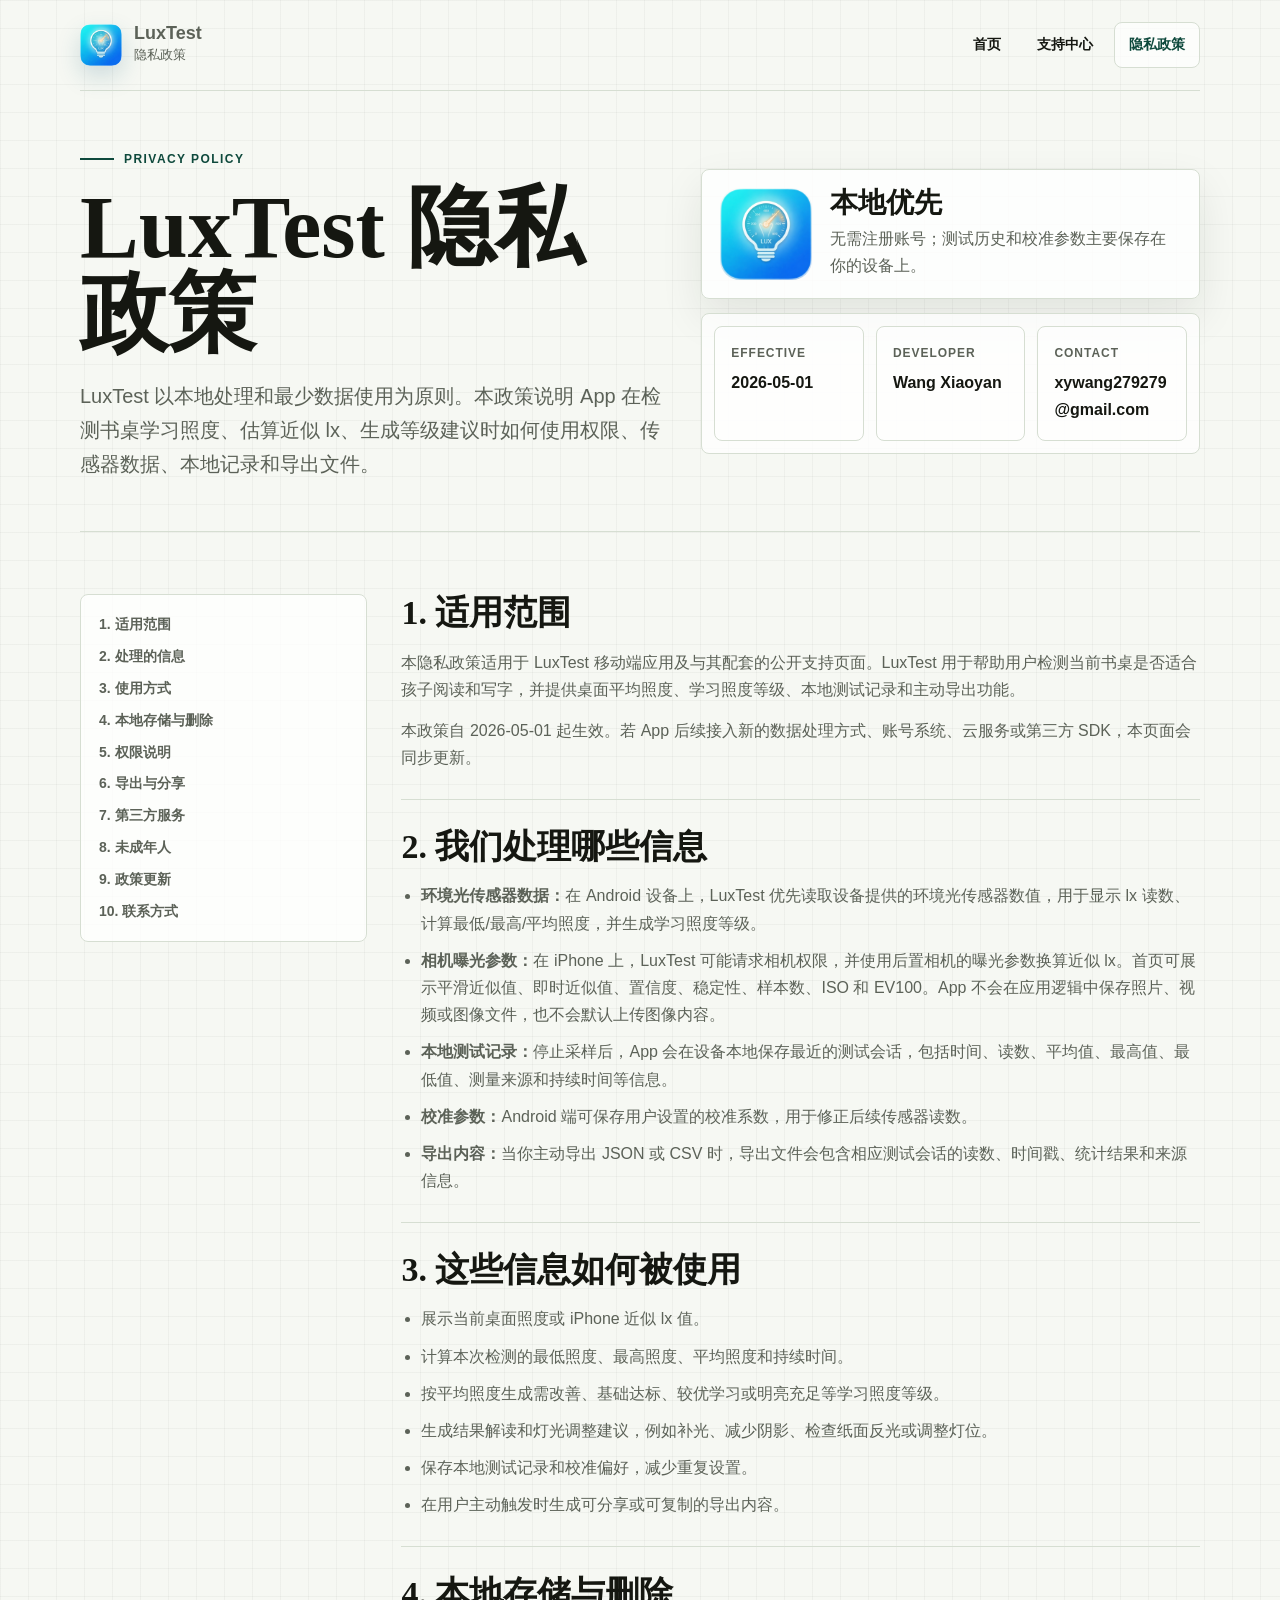
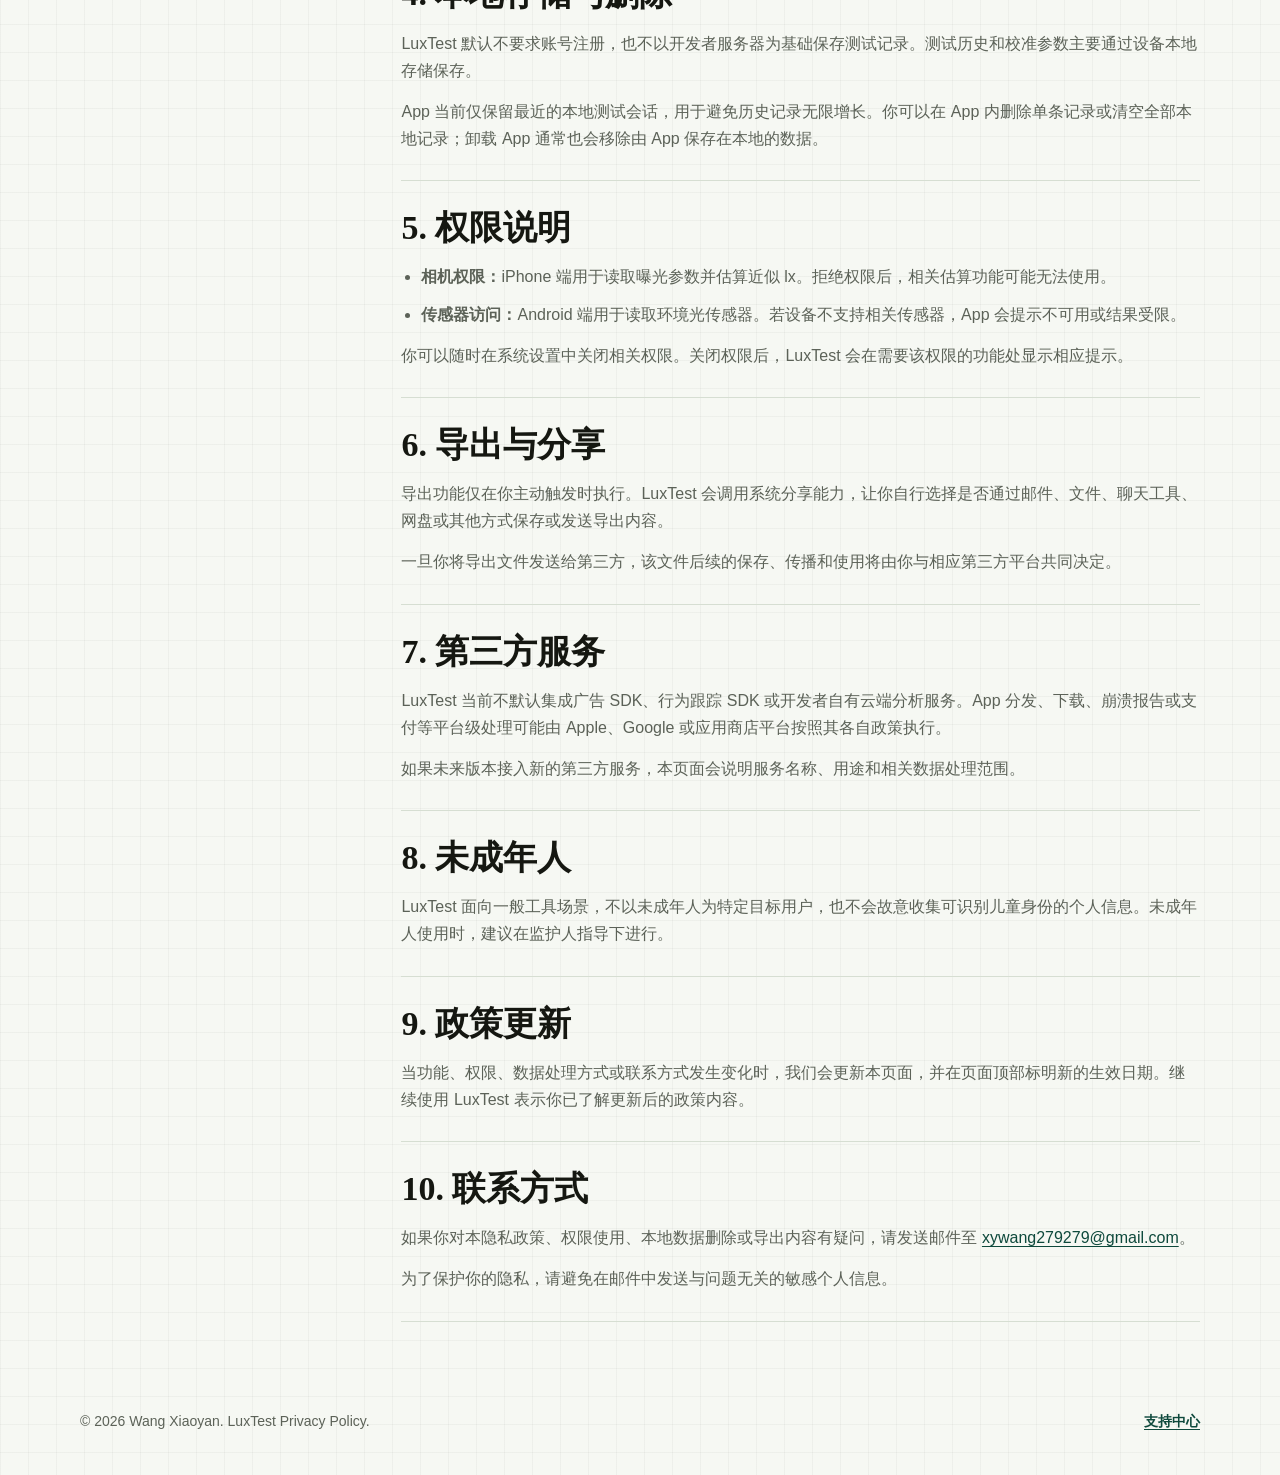
==== commit 78ce4d06: "update 1.0.2" ====
--- a/privacy-policy.html
+++ b/privacy-policy.html
@@ -6,7 +6,7 @@
     <title>LuxTest 隐私政策</title>
     <meta
       name="description"
-      content="LuxTest 隐私政策，说明环境光传感器、相机曝光参数、本地测量记录、主动导出、权限使用和联系方式。"
+      content="LuxTest 隐私政策，说明学习环境照度检测中的环境光传感器、相机曝光参数、本地测试记录、主动导出、权限使用和联系方式。"
     />
     <meta name="robots" content="index, follow" />
     <meta name="theme-color" content="#f6f8f3" />
@@ -22,7 +22,7 @@
     <meta property="og:title" content="LuxTest 隐私政策" />
     <meta
       property="og:description"
-      content="了解 LuxTest 如何处理传感器数据、相机曝光参数、本地历史记录和主动导出。"
+      content="了解 LuxTest 在学习环境检测中如何处理传感器数据、相机曝光参数、本地测试记录和主动导出。"
     />
     <meta
       property="og:url"
@@ -67,7 +67,7 @@
           <span class="eyebrow">Privacy Policy</span>
           <h1 id="privacy-title">LuxTest 隐私政策</h1>
           <p class="lead">
-            LuxTest 以本地处理和最少数据使用为原则。本政策说明 App 在测量或估算环境光照度时如何使用权限、传感器数据、本地记录和导出文件。
+            LuxTest 以本地处理和最少数据使用为原则。本政策说明 App 在检测书桌学习照度、估算近似 lx、生成等级建议时如何使用权限、传感器数据、本地记录和导出文件。
           </p>
         </div>
 
@@ -76,7 +76,7 @@
             <img src="./assets/app-icon.png" alt="LuxTest App 图标" width="92" height="92" />
             <div>
               <strong>本地优先</strong>
-              <span>无需注册账号；测量历史和校准参数主要保存在你的设备上。</span>
+              <span>无需注册账号；测试历史和校准参数主要保存在你的设备上。</span>
             </div>
           </div>
           <div class="policy-summary">
@@ -115,7 +115,7 @@
             <section id="overview" class="policy-section">
               <h2>1. 适用范围</h2>
               <p>
-                本隐私政策适用于 LuxTest 移动端应用及与其配套的公开支持页面。LuxTest 用于帮助用户快速测量或估算环境光照度，并提供亮度等级、本地历史记录和主动导出功能。
+                本隐私政策适用于 LuxTest 移动端应用及与其配套的公开支持页面。LuxTest 用于帮助用户检测当前书桌是否适合孩子阅读和写字，并提供桌面平均照度、学习照度等级、本地测试记录和主动导出功能。
               </p>
               <p>
                 本政策自 2026-05-01 起生效。若 App 后续接入新的数据处理方式、账号系统、云服务或第三方 SDK，本页面会同步更新。
@@ -126,19 +126,19 @@
               <h2>2. 我们处理哪些信息</h2>
               <ul>
                 <li>
-                  <strong>环境光传感器数据：</strong>在 Android 设备上，LuxTest 优先读取设备提供的环境光传感器数值，用于显示 lux 读数和计算统计结果。
-                </li>
-                <li>
-                  <strong>相机曝光参数：</strong>在 iPhone 上，LuxTest 可能请求相机权限，并使用后置相机的曝光参数换算近似 lux。App 不会在应用逻辑中保存照片、视频或图像文件，也不会默认上传图像内容。
-                </li>
-                <li>
-                  <strong>本地测量记录：</strong>停止采样后，App 会在设备本地保存最近的测量会话，包括时间、读数、平均值、最高值、最低值、测量来源和持续时间等信息。
+                  <strong>环境光传感器数据：</strong>在 Android 设备上，LuxTest 优先读取设备提供的环境光传感器数值，用于显示 lx 读数、计算最低/最高/平均照度，并生成学习照度等级。
+                </li>
+                <li>
+                  <strong>相机曝光参数：</strong>在 iPhone 上，LuxTest 可能请求相机权限，并使用后置相机的曝光参数换算近似 lx。首页可展示平滑近似值、即时近似值、置信度、稳定性、样本数、ISO 和 EV100。App 不会在应用逻辑中保存照片、视频或图像文件，也不会默认上传图像内容。
+                </li>
+                <li>
+                  <strong>本地测试记录：</strong>停止采样后，App 会在设备本地保存最近的测试会话，包括时间、读数、平均值、最高值、最低值、测量来源和持续时间等信息。
                 </li>
                 <li>
                   <strong>校准参数：</strong>Android 端可保存用户设置的校准系数，用于修正后续传感器读数。
                 </li>
                 <li>
-                  <strong>导出内容：</strong>当你主动导出 JSON 或 CSV 时，导出文件会包含相应测量会话的读数、时间戳、统计结果和来源信息。
+                  <strong>导出内容：</strong>当你主动导出 JSON 或 CSV 时，导出文件会包含相应测试会话的读数、时间戳、统计结果和来源信息。
                 </li>
               </ul>
             </section>
@@ -146,10 +146,11 @@
             <section id="use" class="policy-section">
               <h2>3. 这些信息如何被使用</h2>
               <ul>
-                <li>展示当前环境光照度或近似 lux 值。</li>
-                <li>计算本次采样的平均值、最高值、最低值和持续时间。</li>
-                <li>判断亮度等级，并帮助用户进行日常场景参考。</li>
-                <li>保存本地历史记录和校准偏好，减少重复设置。</li>
+                <li>展示当前桌面照度或 iPhone 近似 lx 值。</li>
+                <li>计算本次检测的最低照度、最高照度、平均照度和持续时间。</li>
+                <li>按平均照度生成需改善、基础达标、较优学习或明亮充足等学习照度等级。</li>
+                <li>生成结果解读和灯光调整建议，例如补光、减少阴影、检查纸面反光或调整灯位。</li>
+                <li>保存本地测试记录和校准偏好，减少重复设置。</li>
                 <li>在用户主动触发时生成可分享或可复制的导出内容。</li>
               </ul>
             </section>
@@ -157,10 +158,10 @@
             <section id="storage" class="policy-section">
               <h2>4. 本地存储与删除</h2>
               <p>
-                LuxTest 默认不要求账号注册，也不以开发者服务器为基础保存测量记录。测量历史和校准参数主要通过设备本地存储保存。
-              </p>
-              <p>
-                App 当前仅保留最近的本地测量会话，用于避免历史记录无限增长。你可以在 App 内删除单条记录或清空全部本地记录；卸载 App 通常也会移除由 App 保存在本地的数据。
+                LuxTest 默认不要求账号注册，也不以开发者服务器为基础保存测试记录。测试历史和校准参数主要通过设备本地存储保存。
+              </p>
+              <p>
+                App 当前仅保留最近的本地测试会话，用于避免历史记录无限增长。你可以在 App 内删除单条记录或清空全部本地记录；卸载 App 通常也会移除由 App 保存在本地的数据。
               </p>
             </section>
 
@@ -168,7 +169,7 @@
               <h2>5. 权限说明</h2>
               <ul>
                 <li>
-                  <strong>相机权限：</strong>iPhone 端用于读取曝光参数并估算环境亮度。拒绝权限后，相关估算功能可能无法使用。
+                  <strong>相机权限：</strong>iPhone 端用于读取曝光参数并估算近似 lx。拒绝权限后，相关估算功能可能无法使用。
                 </li>
                 <li>
                   <strong>传感器访问：</strong>Android 端用于读取环境光传感器。若设备不支持相关传感器，App 会提示不可用或结果受限。
